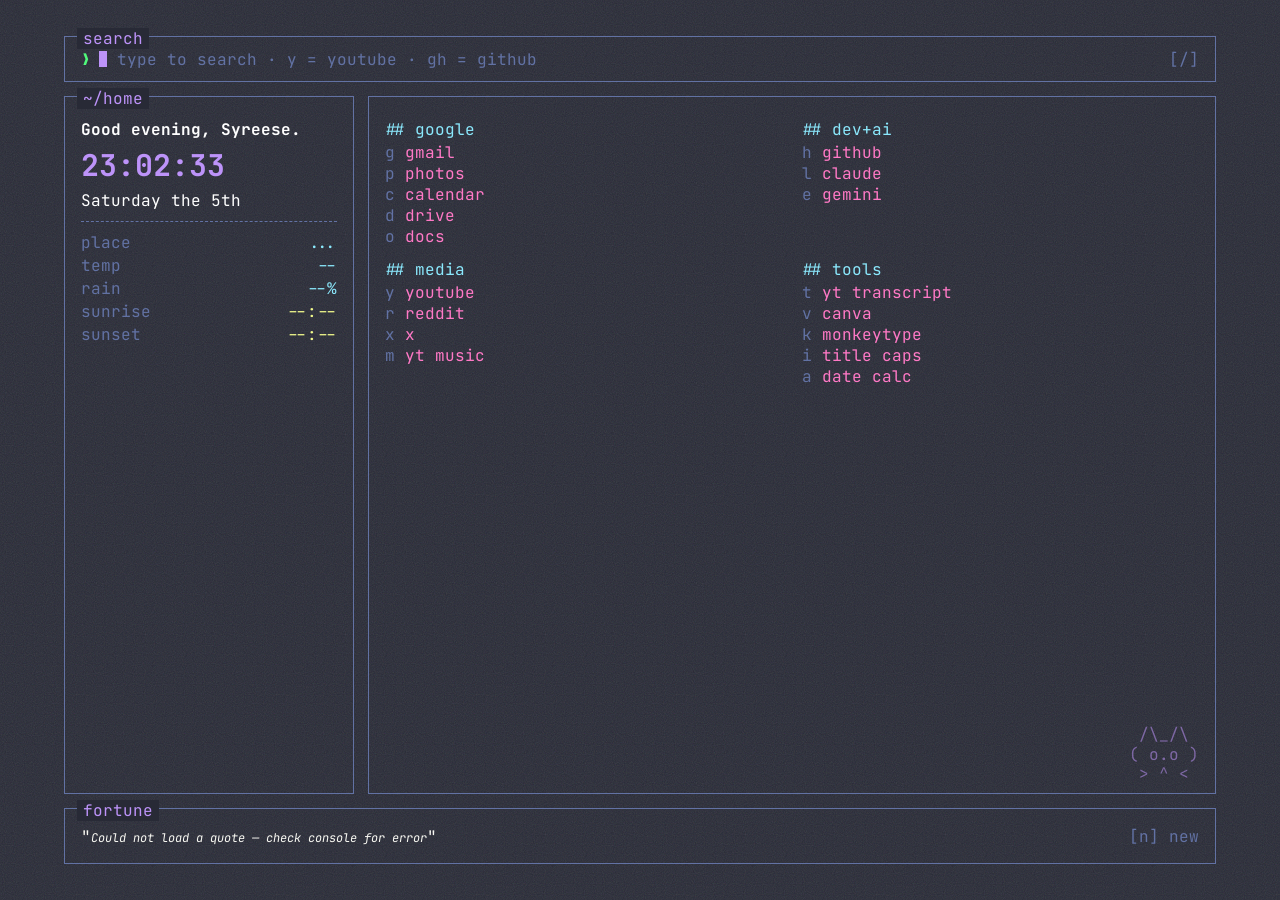
==== index.html @ 3bf959f8 "Add Firefox start page with live weather, clock, and quote API - Built from 3a mockup in Firefox Hom" ====
<!DOCTYPE html>
<html lang="en">
<head>
<meta charset="utf-8">
<meta name="viewport" content="width=device-width, initial-scale=1">
<title>home</title>
<link rel="preconnect" href="https://fonts.googleapis.com">
<link rel="preconnect" href="https://fonts.gstatic.com" crossorigin>
<link href="https://fonts.googleapis.com/css2?family=JetBrains+Mono:wght@400;700&display=swap" rel="stylesheet">
<style>
  :root { color-scheme: dark; }
  * { box-sizing: border-box; }
  html, body { margin: 0; height: 100%; background: #282a36; }
  body {
    font-family: 'JetBrains Mono', ui-monospace, Menlo, monospace;
    color: #f8f8f2;
    display: flex;
    align-items: center;
    justify-content: center;
    overflow: hidden;
  }
  a { color: #ff79c6; text-decoration: none; }
  a:hover { color: #f8f8f2; }
  @keyframes blink { 0%, 50% { opacity: 1; } 50.01%, 100% { opacity: 0; } }

  #screen {
    position: relative;
    width: 100vw;
    height: 100vh;
    padding: 4vh 5vw;
    display: grid;
    grid-template-columns: 290px 1fr;
    grid-template-rows: 46px 1fr 56px;
    gap: 14px;
  }
  #screen::before {
    content: "";
    position: absolute;
    inset: 0;
    opacity: .14;
    pointer-events: none;
    background-image: url("data:image/svg+xml;utf8,<svg xmlns='http://www.w3.org/2000/svg' width='200' height='200'><filter id='n'><feTurbulence type='fractalNoise' baseFrequency='.9' numOctaves='2'/></filter><rect width='200' height='200' filter='url(%23n)'/></svg>");
  }

  .pane {
    position: relative;
    border: 1px solid #6272a4;
    padding: 22px 16px 14px;
  }
  .pane-label {
    position: absolute;
    top: -9px;
    left: 12px;
    background: #282a36;
    padding: 0 6px;
    color: #bd93f9;
  }

  /* search bar */
  #search {
    position: relative;
    grid-column: 1 / 3;
    border: 1px solid #6272a4;
    padding: 0 16px;
    display: flex;
    align-items: center;
    gap: 8px;
  }
  #search-box {
    position: relative;
    flex: 1;
    display: flex;
    align-items: center;
    height: 24px;
  }
  #search-input {
    position: absolute;
    inset: 0;
    width: 100%;
    background: transparent;
    border: 0;
    outline: 0;
    color: transparent;
    caret-color: transparent;
    font: inherit;
    padding: 0;
  }
  #search-echo { pointer-events: none; color: #fff; white-space: pre; }
  #cursor { pointer-events: none; display: inline-block; width: 8px; height: 16px; background: #bd93f9; animation: blink 1.06s steps(1) infinite; }
  #search-hint { pointer-events: none; margin-left: 10px; color: #6272a4; }

  /* home pane */
  #home-pane { display: flex; flex-direction: column; gap: 10px; }
  #greeting { font-size: 16px; font-weight: 700; color: #fff; }
  #clock { font-size: 30px; font-weight: 700; line-height: 1; color: #bd93f9; }
  #date { color: #fff; }
  .wx { border-top: 1px dashed #6272a4; padding-top: 10px; display: flex; flex-direction: column; gap: 2px; }
  .wx-row { display: flex; justify-content: space-between; }
  .wx-row span:first-child { color: #6272a4; }
  .wx-row span:last-child { color: #8be9fd; }
  .wx-row.sun span:last-child { color: #f1fa8c; }

  /* links pane */
  #links-pane { display: grid; grid-template-columns: 1fr 1fr; gap: 12px 20px; align-content: start; }
  .group-name { color: #8be9fd; margin-bottom: 2px; }
  .group-name::before { content: "## "; }
  #cat {
    position: absolute;
    right: 16px;
    bottom: 10px;
    margin: 0;
    font: inherit;
    line-height: 1.2;
    color: #bd93f9;
    opacity: .55;
  }

  /* fortune */
  #fortune {
    position: relative;
    grid-column: 1 / 3;
    border: 1px solid #6272a4;
    padding: 8px 16px;
    display: flex;
    align-items: center;
    justify-content: space-between;
    gap: 16px;
  }
  #quote { font-style: italic; font-size: 12px; }
  #author { color: #50fa7b; }
  #new-quote { flex: none; color: #6272a4; cursor: pointer; }
</style>
</head>
<body>
<div id="screen">
  <div id="search">
    <span class="pane-label">search</span>
    <span style="color:#50fa7b">&#10095;</span>
    <div id="search-box">
      <input id="search-input" spellcheck="false" autofocus>
      <span id="search-echo"></span><span id="cursor"></span>
      <span id="search-hint">type to search &middot; y = youtube &middot; gh = github</span>
    </div>
    <span style="color:#6272a4">[/]</span>
  </div>

  <div class="pane" id="home-pane">
    <span class="pane-label">~/home</span>
    <div id="greeting"></div>
    <div id="clock"></div>
    <div id="date"></div>
    <div class="wx">
      <div class="wx-row"><span>place</span><span id="wx-place">...</span></div>
      <div class="wx-row"><span>temp</span><span id="wx-temp">--</span></div>
      <div class="wx-row"><span>rain</span><span id="wx-rain">--%</span></div>
      <div class="wx-row sun"><span>sunrise</span><span id="wx-sunrise">--:--</span></div>
      <div class="wx-row sun"><span>sunset</span><span id="wx-sunset">--:--</span></div>
    </div>
  </div>

  <div class="pane" id="links-pane"></div>

  <div id="fortune">
    <span class="pane-label">fortune</span>
    <span>"<span id="quote">Loading a quote...</span>" <span id="author"></span></span>
    <a id="new-quote" href="#">[n] new</a>
  </div>
</div>

<pre id="cat"> /\_/\
( o.o )
 &gt; ^ &lt;</pre>

<script>
const LINK_GROUPS = [
  { name: 'google', links: [['g','gmail','https://mail.google.com/'],['p','photos','https://photos.google.com/'],['c','calendar','https://calendar.google.com/'],['d','drive','https://drive.google.com/'],['o','docs','https://docs.google.com/']] },
  { name: 'dev+ai', links: [['h','github','https://github.com/'],['l','claude','https://claude.ai/'],['e','gemini','https://gemini.google.com/']] },
  { name: 'media', links: [['y','youtube','https://www.youtube.com/'],['r','reddit','https://www.reddit.com/'],['x','x','https://x.com/?lang=en'],['m','yt music','https://music.youtube.com/']] },
  { name: 'tools', links: [['t','yt transcript','https://youtubetotranscript.com/'],['v','canva','https://www.canva.com/'],['k','monkeytype','https://monkeytype.com/'],['i','title caps','https://capitalizemytitle.com/'],['a','date calc','https://www.timeanddate.com/date/dateadd.html']] }
];

const linksPane = document.getElementById('links-pane');
for (const g of LINK_GROUPS) {
  const col = document.createElement('div');
  const name = document.createElement('div');
  name.className = 'group-name';
  name.textContent = g.name;
  col.appendChild(name);
  for (const [key, label, href] of g.links) {
    const row = document.createElement('div');
    row.innerHTML = `<span style="color:#6272a4">${key}</span> <a href="${href}">${label}</a>`;
    col.appendChild(row);
  }
  linksPane.appendChild(col);
}
document.getElementById('links-pane').appendChild(document.getElementById('cat'));
document.getElementById('cat').style.position = 'absolute';

const pad = n => String(n).padStart(2, '0');
const ordinal = d => (d % 10 === 1 && d !== 11) ? 'st' : (d % 10 === 2 && d !== 12) ? 'nd' : (d % 10 === 3 && d !== 13) ? 'rd' : 'th';

function tick() {
  const n = new Date();
  const h = n.getHours(), day = n.getDate();
  document.getElementById('greeting').textContent = (h < 12 ? 'Good morning' : h < 18 ? 'Good afternoon' : 'Good evening') + ', Syreese.';
  document.getElementById('clock').textContent = `${pad(h)}:${pad(n.getMinutes())}:${pad(n.getSeconds())}`;
  document.getElementById('date').textContent = `${n.toLocaleDateString('en-US', { weekday: 'long' })} the ${day}${ordinal(day)}`;
}
tick();
setInterval(tick, 1000);

function hm(iso) { return iso ? iso.slice(11, 16) : '--:--'; }
function loadWeather(lat, lon, place) {
  fetch(`https://api.open-meteo.com/v1/forecast?latitude=${lat}&longitude=${lon}&current=temperature_2m&daily=sunrise,sunset,precipitation_probability_max&timezone=auto&forecast_days=1`)
    .then(r => r.json())
    .then(d => {
      document.getElementById('wx-place').textContent = place;
      document.getElementById('wx-temp').textContent = `${Math.round(d.current.temperature_2m)}°C`;
      document.getElementById('wx-rain').textContent = `${d.daily.precipitation_probability_max[0]}%`;
      document.getElementById('wx-sunrise').textContent = hm(d.daily.sunrise[0]);
      document.getElementById('wx-sunset').textContent = hm(d.daily.sunset[0]);
    })
    .catch(() => {});
}
if (navigator.geolocation) {
  navigator.geolocation.getCurrentPosition(
    p => loadWeather(p.coords.latitude, p.coords.longitude, 'local'),
    () => loadWeather(40.71, -74.01, 'New York'),
    { timeout: 4000 }
  );
} else {
  loadWeather(40.71, -74.01, 'New York');
}

function loadQuote() {
  fetch('https://quotescdn.vercel.app/api/random')
    .then(r => { if (!r.ok) throw new Error('HTTP ' + r.status); return r.json(); })
    .then(q => {
      document.getElementById('quote').textContent = q.quote;
      document.getElementById('author').textContent = `— ${q.author}`;
    })
    .catch(err => {
      console.error('quote fetch failed:', err);
      document.getElementById('quote').textContent = 'Could not load a quote — check console for error';
      document.getElementById('author').textContent = '';
    });
}
loadQuote();
document.getElementById('new-quote').addEventListener('click', e => { e.preventDefault(); loadQuote(); });

const input = document.getElementById('search-input');
const echo = document.getElementById('search-echo');
const hint = document.getElementById('search-hint');
input.addEventListener('input', () => {
  echo.textContent = input.value;
  hint.style.display = input.value ? 'none' : '';
});
input.addEventListener('keydown', e => {
  if (e.key !== 'Enter') return;
  const v = input.value.trim();
  if (!v) return;
  const m = v.match(/^(y|gh)\s+(.*)$/);
  const q = encodeURIComponent(m ? m[2] : v);
  window.location.href = m && m[1] === 'y'
    ? `https://www.youtube.com/results?search_query=${q}`
    : m ? `https://github.com/search?q=${q}`
    : `https://www.google.com/search?q=${q}`;
});
document.addEventListener('keydown', e => {
  const t = e.target && e.target.tagName;
  if (t === 'INPUT' || e.ctrlKey || e.metaKey) return;
  if (e.key === '/') { e.preventDefault(); input.focus(); }
  else if (e.key === 'n') loadQuote();
});
</script>
</body>
</html>
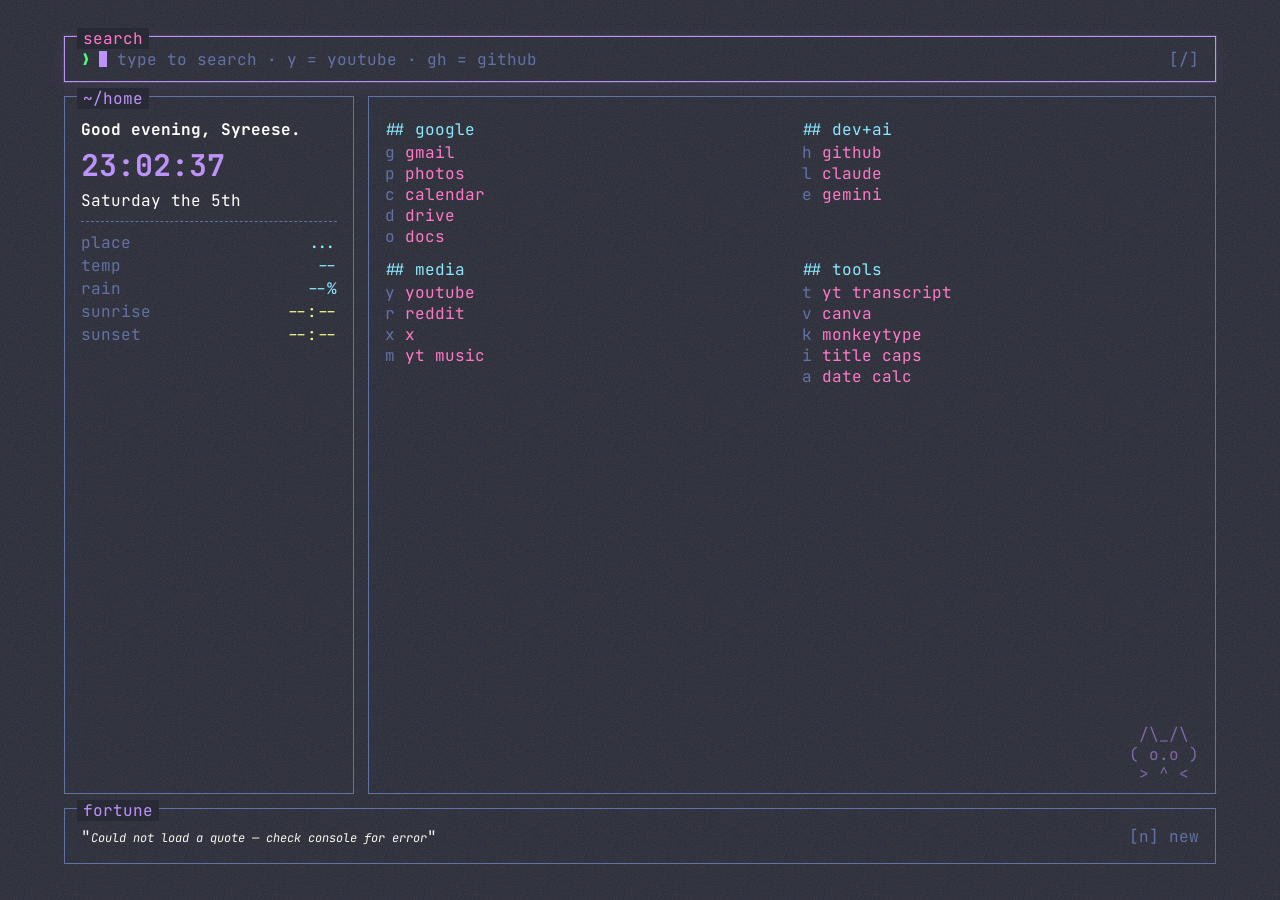
==== commit 537e83ad: "Add micro interactions and hover animations - Panes glow and labels flash pink on hover/focus - Link" ====
--- a/index.html
+++ b/index.html
@@ -19,8 +19,17 @@
     justify-content: center;
     overflow: hidden;
   }
-  a { color: #ff79c6; text-decoration: none; }
+  a { color: #ff79c6; text-decoration: none; position: relative; transition: color .15s ease; }
   a:hover { color: #f8f8f2; }
+  a:not(.pane-label)::after {
+    content: "";
+    position: absolute;
+    left: 0; right: 100%; bottom: -1px;
+    height: 1px;
+    background: currentColor;
+    transition: right .15s ease;
+  }
+  a:not(.pane-label):hover::after { right: 0; }
   @keyframes blink { 0%, 50% { opacity: 1; } 50.01%, 100% { opacity: 0; } }
 
   #screen {
@@ -46,6 +55,11 @@
     position: relative;
     border: 1px solid #6272a4;
     padding: 22px 16px 14px;
+    transition: border-color .2s ease, box-shadow .2s ease;
+  }
+  .pane:hover {
+    border-color: #bd93f9;
+    box-shadow: 0 0 0 1px rgba(189,147,249,.15), 0 4px 20px rgba(189,147,249,.08);
   }
   .pane-label {
     position: absolute;
@@ -54,7 +68,9 @@
     background: #282a36;
     padding: 0 6px;
     color: #bd93f9;
-  }
+    transition: color .2s ease;
+  }
+  .pane:hover .pane-label { color: #ff79c6; }
 
   /* search bar */
   #search {
@@ -65,7 +81,13 @@
     display: flex;
     align-items: center;
     gap: 8px;
-  }
+    transition: border-color .2s ease, box-shadow .2s ease;
+  }
+  #search:focus-within {
+    border-color: #bd93f9;
+    box-shadow: 0 0 0 1px rgba(189,147,249,.15), 0 4px 20px rgba(189,147,249,.08);
+  }
+  #search:focus-within .pane-label { color: #ff79c6; }
   #search-box {
     position: relative;
     flex: 1;
@@ -104,6 +126,8 @@
   #links-pane { display: grid; grid-template-columns: 1fr 1fr; gap: 12px 20px; align-content: start; }
   .group-name { color: #8be9fd; margin-bottom: 2px; }
   .group-name::before { content: "## "; }
+  #links-pane a { display: inline-block; transition: color .15s ease, transform .15s ease; }
+  #links-pane a:hover { transform: translateX(2px); }
   #cat {
     position: absolute;
     right: 16px;
@@ -113,7 +137,10 @@
     line-height: 1.2;
     color: #bd93f9;
     opacity: .55;
-  }
+    transition: opacity .2s ease, transform .3s ease;
+    cursor: default;
+  }
+  #cat:hover { opacity: .9; transform: translateY(-2px) rotate(-2deg); }
 
   /* fortune */
   #fortune {
@@ -125,10 +152,31 @@
     align-items: center;
     justify-content: space-between;
     gap: 16px;
-  }
-  #quote { font-style: italic; font-size: 12px; }
-  #author { color: #50fa7b; }
-  #new-quote { flex: none; color: #6272a4; cursor: pointer; }
+    transition: border-color .2s ease, box-shadow .2s ease;
+  }
+  #fortune:hover {
+    border-color: #bd93f9;
+    box-shadow: 0 0 0 1px rgba(189,147,249,.15), 0 4px 20px rgba(189,147,249,.08);
+  }
+  #fortune:hover .pane-label { color: #ff79c6; }
+  #quote {
+    font-style: italic;
+    font-size: 12px;
+    display: inline-block;
+    transition: opacity .15s ease;
+  }
+  #quote.swapping { opacity: 0; }
+  #author { color: #50fa7b; transition: opacity .15s ease; }
+  #author.swapping { opacity: 0; }
+  #new-quote {
+    flex: none;
+    color: #6272a4;
+    cursor: pointer;
+    display: inline-block;
+    transition: color .15s ease, transform .15s ease;
+  }
+  #new-quote:hover { color: #50fa7b; transform: scale(1.08); }
+  #new-quote:active { transform: scale(.95); }
 </style>
 </head>
 <body>
@@ -233,16 +281,23 @@
 }
 
 function loadQuote() {
+  const quoteEl = document.getElementById('quote'), authorEl = document.getElementById('author');
+  quoteEl.classList.add('swapping');
+  authorEl.classList.add('swapping');
   fetch('https://quotescdn.vercel.app/api/random')
     .then(r => { if (!r.ok) throw new Error('HTTP ' + r.status); return r.json(); })
     .then(q => {
-      document.getElementById('quote').textContent = q.quote;
-      document.getElementById('author').textContent = `— ${q.author}`;
+      quoteEl.textContent = q.quote;
+      authorEl.textContent = `— ${q.author}`;
     })
     .catch(err => {
       console.error('quote fetch failed:', err);
-      document.getElementById('quote').textContent = 'Could not load a quote — check console for error';
-      document.getElementById('author').textContent = '';
+      quoteEl.textContent = 'Could not load a quote — check console for error';
+      authorEl.textContent = '';
+    })
+    .finally(() => {
+      quoteEl.classList.remove('swapping');
+      authorEl.classList.remove('swapping');
     });
 }
 loadQuote();
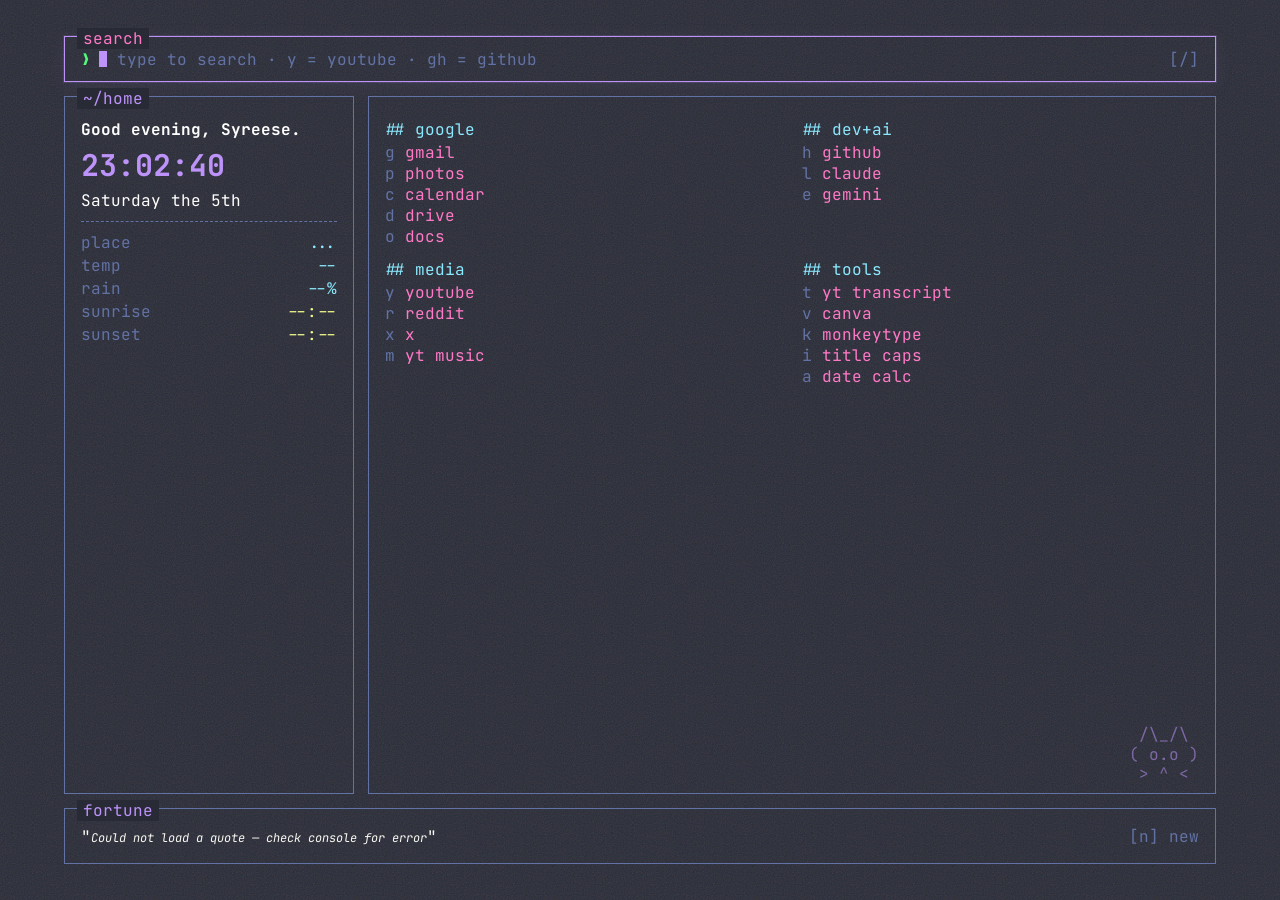
==== commit 5fb4773e: "Add minimal new-tab page and extract index.html script to app.js New Tab Override runs pages in a re" ====
--- a/index.html
+++ b/index.html
@@ -219,114 +219,6 @@
 ( o.o )
  &gt; ^ &lt;</pre>
 
-<script>
-const LINK_GROUPS = [
-  { name: 'google', links: [['g','gmail','https://mail.google.com/'],['p','photos','https://photos.google.com/'],['c','calendar','https://calendar.google.com/'],['d','drive','https://drive.google.com/'],['o','docs','https://docs.google.com/']] },
-  { name: 'dev+ai', links: [['h','github','https://github.com/'],['l','claude','https://claude.ai/'],['e','gemini','https://gemini.google.com/']] },
-  { name: 'media', links: [['y','youtube','https://www.youtube.com/'],['r','reddit','https://www.reddit.com/'],['x','x','https://x.com/?lang=en'],['m','yt music','https://music.youtube.com/']] },
-  { name: 'tools', links: [['t','yt transcript','https://youtubetotranscript.com/'],['v','canva','https://www.canva.com/'],['k','monkeytype','https://monkeytype.com/'],['i','title caps','https://capitalizemytitle.com/'],['a','date calc','https://www.timeanddate.com/date/dateadd.html']] }
-];
-
-const linksPane = document.getElementById('links-pane');
-for (const g of LINK_GROUPS) {
-  const col = document.createElement('div');
-  const name = document.createElement('div');
-  name.className = 'group-name';
-  name.textContent = g.name;
-  col.appendChild(name);
-  for (const [key, label, href] of g.links) {
-    const row = document.createElement('div');
-    row.innerHTML = `<span style="color:#6272a4">${key}</span> <a href="${href}">${label}</a>`;
-    col.appendChild(row);
-  }
-  linksPane.appendChild(col);
-}
-document.getElementById('links-pane').appendChild(document.getElementById('cat'));
-document.getElementById('cat').style.position = 'absolute';
-
-const pad = n => String(n).padStart(2, '0');
-const ordinal = d => (d % 10 === 1 && d !== 11) ? 'st' : (d % 10 === 2 && d !== 12) ? 'nd' : (d % 10 === 3 && d !== 13) ? 'rd' : 'th';
-
-function tick() {
-  const n = new Date();
-  const h = n.getHours(), day = n.getDate();
-  document.getElementById('greeting').textContent = (h < 12 ? 'Good morning' : h < 18 ? 'Good afternoon' : 'Good evening') + ', Syreese.';
-  document.getElementById('clock').textContent = `${pad(h)}:${pad(n.getMinutes())}:${pad(n.getSeconds())}`;
-  document.getElementById('date').textContent = `${n.toLocaleDateString('en-US', { weekday: 'long' })} the ${day}${ordinal(day)}`;
-}
-tick();
-setInterval(tick, 1000);
-
-function hm(iso) { return iso ? iso.slice(11, 16) : '--:--'; }
-function loadWeather(lat, lon, place) {
-  fetch(`https://api.open-meteo.com/v1/forecast?latitude=${lat}&longitude=${lon}&current=temperature_2m&daily=sunrise,sunset,precipitation_probability_max&timezone=auto&forecast_days=1`)
-    .then(r => r.json())
-    .then(d => {
-      document.getElementById('wx-place').textContent = place;
-      document.getElementById('wx-temp').textContent = `${Math.round(d.current.temperature_2m)}°C`;
-      document.getElementById('wx-rain').textContent = `${d.daily.precipitation_probability_max[0]}%`;
-      document.getElementById('wx-sunrise').textContent = hm(d.daily.sunrise[0]);
-      document.getElementById('wx-sunset').textContent = hm(d.daily.sunset[0]);
-    })
-    .catch(() => {});
-}
-if (navigator.geolocation) {
-  navigator.geolocation.getCurrentPosition(
-    p => loadWeather(p.coords.latitude, p.coords.longitude, 'local'),
-    () => loadWeather(40.71, -74.01, 'New York'),
-    { timeout: 4000 }
-  );
-} else {
-  loadWeather(40.71, -74.01, 'New York');
-}
-
-function loadQuote() {
-  const quoteEl = document.getElementById('quote'), authorEl = document.getElementById('author');
-  quoteEl.classList.add('swapping');
-  authorEl.classList.add('swapping');
-  fetch('https://quotescdn.vercel.app/api/random')
-    .then(r => { if (!r.ok) throw new Error('HTTP ' + r.status); return r.json(); })
-    .then(q => {
-      quoteEl.textContent = q.quote;
-      authorEl.textContent = `— ${q.author}`;
-    })
-    .catch(err => {
-      console.error('quote fetch failed:', err);
-      quoteEl.textContent = 'Could not load a quote — check console for error';
-      authorEl.textContent = '';
-    })
-    .finally(() => {
-      quoteEl.classList.remove('swapping');
-      authorEl.classList.remove('swapping');
-    });
-}
-loadQuote();
-document.getElementById('new-quote').addEventListener('click', e => { e.preventDefault(); loadQuote(); });
-
-const input = document.getElementById('search-input');
-const echo = document.getElementById('search-echo');
-const hint = document.getElementById('search-hint');
-input.addEventListener('input', () => {
-  echo.textContent = input.value;
-  hint.style.display = input.value ? 'none' : '';
-});
-input.addEventListener('keydown', e => {
-  if (e.key !== 'Enter') return;
-  const v = input.value.trim();
-  if (!v) return;
-  const m = v.match(/^(y|gh)\s+(.*)$/);
-  const q = encodeURIComponent(m ? m[2] : v);
-  window.location.href = m && m[1] === 'y'
-    ? `https://www.youtube.com/results?search_query=${q}`
-    : m ? `https://github.com/search?q=${q}`
-    : `https://www.google.com/search?q=${q}`;
-});
-document.addEventListener('keydown', e => {
-  const t = e.target && e.target.tagName;
-  if (t === 'INPUT' || e.ctrlKey || e.metaKey) return;
-  if (e.key === '/') { e.preventDefault(); input.focus(); }
-  else if (e.key === 'n') loadQuote();
-});
-</script>
+<script src="app.js" defer></script>
 </body>
 </html>
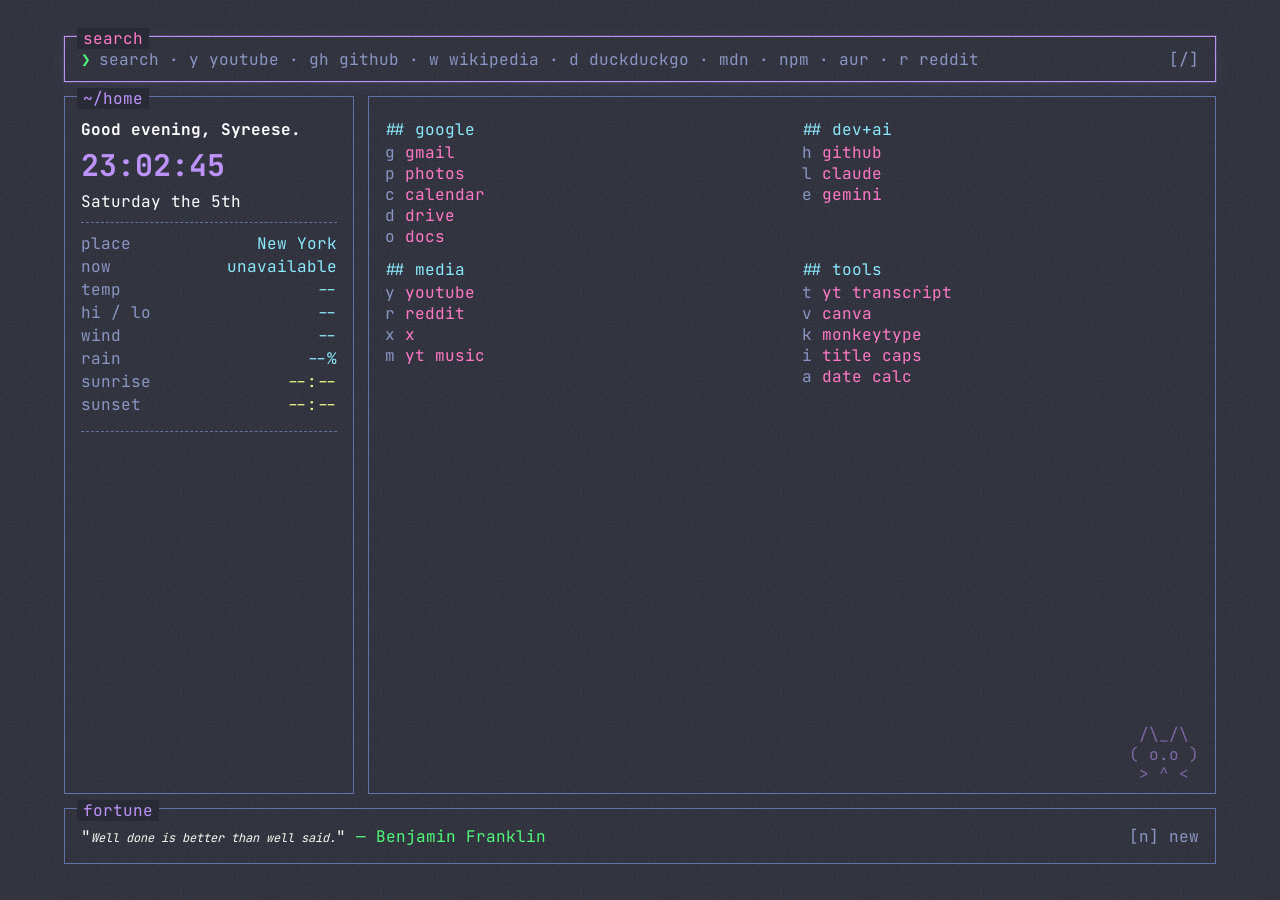
==== commit a8ced418: "Complete FINDINGS: link keys, themes, offline quotes, richer weather, shared search/css, self-hosted" ====
--- a/index.html
+++ b/index.html
@@ -3,222 +3,126 @@
 <head>
 <meta charset="utf-8">
 <meta name="viewport" content="width=device-width, initial-scale=1">
+<meta name="theme-color" content="#282a36">
 <title>home</title>
-<link rel="preconnect" href="https://fonts.googleapis.com">
-<link rel="preconnect" href="https://fonts.gstatic.com" crossorigin>
-<link href="https://fonts.googleapis.com/css2?family=JetBrains+Mono:wght@400;700&display=swap" rel="stylesheet">
+<link rel="icon" href="data:image/svg+xml,<svg xmlns='http://www.w3.org/2000/svg' viewBox='0 0 16 16'><rect width='16' height='16' rx='3' fill='%23282a36'/><text x='3' y='13' font-size='13' font-family='monospace' fill='%23bd93f9'>&gt;</text></svg>">
+<link rel="stylesheet" href="base.css">
+<script src="theme.js"></script>
 <style>
-  :root { color-scheme: dark; }
-  * { box-sizing: border-box; }
-  html, body { margin: 0; height: 100%; background: #282a36; }
-  body {
-    font-family: 'JetBrains Mono', ui-monospace, Menlo, monospace;
-    color: #f8f8f2;
-    display: flex;
-    align-items: center;
-    justify-content: center;
-    overflow: hidden;
-  }
-  a { color: #ff79c6; text-decoration: none; position: relative; transition: color .15s ease; }
-  a:hover { color: #f8f8f2; }
-  a:not(.pane-label)::after {
-    content: "";
-    position: absolute;
-    left: 0; right: 100%; bottom: -1px;
-    height: 1px;
-    background: currentColor;
-    transition: right .15s ease;
-  }
-  a:not(.pane-label):hover::after { right: 0; }
-  @keyframes blink { 0%, 50% { opacity: 1; } 50.01%, 100% { opacity: 0; } }
-
   #screen {
     position: relative;
-    width: 100vw;
-    height: 100vh;
+    width: 100%;
+    min-height: 100dvh;
     padding: 4vh 5vw;
     display: grid;
     grid-template-columns: 290px 1fr;
-    grid-template-rows: 46px 1fr 56px;
+    grid-template-rows: 46px 1fr minmax(56px, auto);
     gap: 14px;
   }
-  #screen::before {
-    content: "";
-    position: absolute;
-    inset: 0;
-    opacity: .14;
-    pointer-events: none;
-    background-image: url("data:image/svg+xml;utf8,<svg xmlns='http://www.w3.org/2000/svg' width='200' height='200'><filter id='n'><feTurbulence type='fractalNoise' baseFrequency='.9' numOctaves='2'/></filter><rect width='200' height='200' filter='url(%23n)'/></svg>");
-  }
-
-  .pane {
-    position: relative;
-    border: 1px solid #6272a4;
-    padding: 22px 16px 14px;
-    transition: border-color .2s ease, box-shadow .2s ease;
-  }
-  .pane:hover {
-    border-color: #bd93f9;
-    box-shadow: 0 0 0 1px rgba(189,147,249,.15), 0 4px 20px rgba(189,147,249,.08);
-  }
+  .pane { position: relative; padding: 22px 16px 14px; }
   .pane-label {
     position: absolute;
     top: -9px;
     left: 12px;
-    background: #282a36;
+    background: var(--bg);
     padding: 0 6px;
-    color: #bd93f9;
+    color: var(--accent);
     transition: color .2s ease;
   }
-  .pane:hover .pane-label { color: #ff79c6; }
+  .pane:hover .pane-label, #search:focus-within .pane-label, #fortune:hover .pane-label { color: var(--pink); }
 
-  /* search bar */
-  #search {
-    position: relative;
-    grid-column: 1 / 3;
-    border: 1px solid #6272a4;
-    padding: 0 16px;
-    display: flex;
-    align-items: center;
-    gap: 8px;
-    transition: border-color .2s ease, box-shadow .2s ease;
-  }
-  #search:focus-within {
-    border-color: #bd93f9;
-    box-shadow: 0 0 0 1px rgba(189,147,249,.15), 0 4px 20px rgba(189,147,249,.08);
-  }
-  #search:focus-within .pane-label { color: #ff79c6; }
-  #search-box {
-    position: relative;
-    flex: 1;
-    display: flex;
-    align-items: center;
-    height: 24px;
-  }
-  #search-input {
-    position: absolute;
-    inset: 0;
-    width: 100%;
-    background: transparent;
-    border: 0;
-    outline: 0;
-    color: transparent;
-    caret-color: transparent;
-    font: inherit;
-    padding: 0;
-  }
-  #search-echo { pointer-events: none; color: #fff; white-space: pre; }
-  #cursor { pointer-events: none; display: inline-block; width: 8px; height: 16px; background: #bd93f9; animation: blink 1.06s steps(1) infinite; }
-  #search-hint { pointer-events: none; margin-left: 10px; color: #6272a4; }
+  #search { grid-column: 1 / 3; }
 
   /* home pane */
   #home-pane { display: flex; flex-direction: column; gap: 10px; }
-  #greeting { font-size: 16px; font-weight: 700; color: #fff; }
-  #clock { font-size: 30px; font-weight: 700; line-height: 1; color: #bd93f9; }
-  #date { color: #fff; }
-  .wx { border-top: 1px dashed #6272a4; padding-top: 10px; display: flex; flex-direction: column; gap: 2px; }
-  .wx-row { display: flex; justify-content: space-between; }
-  .wx-row span:first-child { color: #6272a4; }
-  .wx-row span:last-child { color: #8be9fd; }
-  .wx-row.sun span:last-child { color: #f1fa8c; }
+  #greeting { font-size: 16px; font-weight: 700; color: var(--strong); }
+  #clock { align-self: flex-start; background: none; border: 0; padding: 0; font: inherit; color: var(--accent); cursor: pointer; }
+  #time { font-size: 30px; font-weight: 700; line-height: 1; }
+  #ampm { font-size: 14px; }
+  #date { color: var(--strong); }
+  .wx { border-top: 1px dashed var(--border); padding-top: 10px; display: flex; flex-direction: column; gap: 2px; }
+  .wx-row { display: flex; justify-content: space-between; gap: 8px; }
+  .wx-row span:first-child { color: var(--muted); }
+  .wx-row span:last-child { color: var(--cyan); text-align: right; }
+  .wx-row.sun span:last-child { color: var(--yellow); }
+  #wx-days { border-top: 1px dashed var(--border); padding-top: 8px; margin-top: 6px; display: flex; flex-direction: column; gap: 2px; }
 
   /* links pane */
   #links-pane { display: grid; grid-template-columns: 1fr 1fr; gap: 12px 20px; align-content: start; }
-  .group-name { color: #8be9fd; margin-bottom: 2px; }
+  .group-name { color: var(--cyan); margin-bottom: 2px; }
   .group-name::before { content: "## "; }
-  #links-pane a { display: inline-block; transition: color .15s ease, transform .15s ease; }
+  #links-pane a { display: inline-block; }
   #links-pane a:hover { transform: translateX(2px); }
-  #cat {
-    position: absolute;
-    right: 16px;
-    bottom: 10px;
-    margin: 0;
-    font: inherit;
-    line-height: 1.2;
-    color: #bd93f9;
-    opacity: .55;
-    transition: opacity .2s ease, transform .3s ease;
-    cursor: default;
-  }
-  #cat:hover { opacity: .9; transform: translateY(-2px) rotate(-2deg); }
+  #cat { position: absolute; right: 16px; bottom: 10px; }
 
   /* fortune */
   #fortune {
     position: relative;
     grid-column: 1 / 3;
-    border: 1px solid #6272a4;
     padding: 8px 16px;
     display: flex;
     align-items: center;
     justify-content: space-between;
     gap: 16px;
-    transition: border-color .2s ease, box-shadow .2s ease;
   }
-  #fortune:hover {
-    border-color: #bd93f9;
-    box-shadow: 0 0 0 1px rgba(189,147,249,.15), 0 4px 20px rgba(189,147,249,.08);
+  #quote { font-style: italic; font-size: 12px; display: inline-block; transition: opacity .15s ease; }
+  #author { color: var(--green); transition: opacity .15s ease; }
+  #quote.swapping, #author.swapping { opacity: 0; }
+  #new-quote { flex: none; background: none; border: 0; padding: 0; font: inherit; color: var(--muted); cursor: pointer; }
+  #new-quote:hover { color: var(--green); transform: scale(1.08); }
+  #new-quote:active { transform: scale(.95); }
+
+  @media (max-width: 900px) {
+    #screen { grid-template-columns: 1fr; grid-template-rows: auto; padding: 24px 16px; }
+    #search, #fortune { grid-column: 1; }
+    #search { height: 46px; }
+    #cat { position: static; grid-column: 1 / -1; justify-self: end; }
   }
-  #fortune:hover .pane-label { color: #ff79c6; }
-  #quote {
-    font-style: italic;
-    font-size: 12px;
-    display: inline-block;
-    transition: opacity .15s ease;
-  }
-  #quote.swapping { opacity: 0; }
-  #author { color: #50fa7b; transition: opacity .15s ease; }
-  #author.swapping { opacity: 0; }
-  #new-quote {
-    flex: none;
-    color: #6272a4;
-    cursor: pointer;
-    display: inline-block;
-    transition: color .15s ease, transform .15s ease;
-  }
-  #new-quote:hover { color: #50fa7b; transform: scale(1.08); }
-  #new-quote:active { transform: scale(.95); }
 </style>
 </head>
 <body>
+<noscript><p class="noscript">enable JavaScript to use this page</p></noscript>
 <div id="screen">
   <div id="search">
     <span class="pane-label">search</span>
-    <span style="color:#50fa7b">&#10095;</span>
-    <div id="search-box">
-      <input id="search-input" spellcheck="false" autofocus>
-      <span id="search-echo"></span><span id="cursor"></span>
-      <span id="search-hint">type to search &middot; y = youtube &middot; gh = github</span>
-    </div>
-    <span style="color:#6272a4">[/]</span>
+    <span class="prompt">&#10095;</span>
+    <input id="search-input" aria-label="Search" spellcheck="false" autocomplete="off" autofocus>
+    <span class="muted">[/]</span>
   </div>
 
   <div class="pane" id="home-pane">
     <span class="pane-label">~/home</span>
     <div id="greeting"></div>
-    <div id="clock"></div>
+    <button id="clock" type="button" title="click to toggle 12/24h"><span id="time"></span><span id="ampm"></span></button>
     <div id="date"></div>
     <div class="wx">
       <div class="wx-row"><span>place</span><span id="wx-place">...</span></div>
+      <div class="wx-row"><span>now</span><span id="wx-now">...</span></div>
       <div class="wx-row"><span>temp</span><span id="wx-temp">--</span></div>
+      <div class="wx-row"><span>hi / lo</span><span id="wx-range">--</span></div>
+      <div class="wx-row"><span>wind</span><span id="wx-wind">--</span></div>
       <div class="wx-row"><span>rain</span><span id="wx-rain">--%</span></div>
       <div class="wx-row sun"><span>sunrise</span><span id="wx-sunrise">--:--</span></div>
       <div class="wx-row sun"><span>sunset</span><span id="wx-sunset">--:--</span></div>
     </div>
+    <div class="wx" id="wx-days"></div>
   </div>
 
-  <div class="pane" id="links-pane"></div>
+  <div class="pane" id="links-pane">
+    <pre id="cat" aria-hidden="true"> /\_/\
+( o.o )
+ &gt; ^ &lt;</pre>
+  </div>
 
   <div id="fortune">
     <span class="pane-label">fortune</span>
-    <span>"<span id="quote">Loading a quote...</span>" <span id="author"></span></span>
-    <a id="new-quote" href="#">[n] new</a>
+    <span>"<span id="quote"></span>" <span id="author"></span></span>
+    <button id="new-quote" type="button">[n] new</button>
   </div>
 </div>
 
-<pre id="cat"> /\_/\
-( o.o )
- &gt; ^ &lt;</pre>
-
+<script src="quotes.js" defer></script>
+<script src="search.js" defer></script>
 <script src="app.js" defer></script>
 </body>
 </html>
--- a/base.css
+++ b/base.css
@@ -0,0 +1,117 @@
+@font-face {
+  font-family: 'JetBrains Mono';
+  src: url(fonts/JetBrainsMono.woff2) format('woff2');
+  font-weight: 100 800; /* variable font: covers 400 + 700 */
+  font-display: swap;
+}
+
+/* themes: switch with 1-4 (see theme.js) */
+:root {
+  color-scheme: dark;
+  --bg: #282a36;
+  --fg: #f8f8f2;
+  --strong: #fff;
+  --muted: #8a96c4;  /* text */
+  --border: #6272a4; /* borders only, too dim for text */
+  --accent: #bd93f9;
+  --pink: #ff79c6;
+  --cyan: #8be9fd;
+  --green: #50fa7b;
+  --yellow: #f1fa8c;
+  --noise: .14;
+}
+[data-theme="nord"] {
+  --bg: #2e3440; --fg: #d8dee9; --strong: #eceff4; --muted: #9aa5bd; --border: #4c566a;
+  --accent: #88c0d0; --pink: #81a1c1; --cyan: #8fbcbb; --green: #a3be8c; --yellow: #ebcb8b;
+}
+[data-theme="gruvbox"] {
+  --bg: #282828; --fg: #ebdbb2; --strong: #fbf1c7; --muted: #a89984; --border: #665c54;
+  --accent: #d3869b; --pink: #fb4934; --cyan: #83a598; --green: #b8bb26; --yellow: #fabd2f;
+}
+[data-theme="light"] {
+  color-scheme: light;
+  --bg: #fbf8f1; --fg: #2b2b2b; --strong: #000; --muted: #5a6275; --border: #9aa3b8;
+  --accent: #6f42c1; --pink: #b4235a; --cyan: #00697d; --green: #1a7f37; --yellow: #7a5c00;
+  --noise: .05;
+}
+
+* { box-sizing: border-box; }
+html, body { margin: 0; min-height: 100%; background: var(--bg); }
+body {
+  font-family: 'JetBrains Mono', ui-monospace, Menlo, monospace;
+  color: var(--fg);
+}
+.muted { color: var(--muted); }
+.prompt { color: var(--green); }
+.noscript { text-align: center; padding: 2em; }
+
+a, button { transition: color .15s ease, transform .15s ease; }
+a { color: var(--pink); text-decoration: none; position: relative; }
+a:hover { color: var(--fg); }
+a:not(.pane-label)::after {
+  content: "";
+  position: absolute;
+  left: 0; right: 100%; bottom: -1px;
+  height: 1px;
+  background: currentColor;
+  transition: right .15s ease;
+}
+a:not(.pane-label):hover::after { right: 0; }
+a:focus-visible, button:focus-visible { outline: 2px solid var(--accent); outline-offset: 2px; }
+
+#screen::before {
+  content: "";
+  position: absolute;
+  inset: 0;
+  opacity: var(--noise);
+  pointer-events: none;
+  background-image: url("data:image/svg+xml;utf8,<svg xmlns='http://www.w3.org/2000/svg' width='200' height='200'><filter id='n'><feTurbulence type='fractalNoise' baseFrequency='.9' numOctaves='2'/></filter><rect width='200' height='200' filter='url(%23n)'/></svg>");
+}
+
+/* shared hover/focus glow */
+.pane, #search, #fortune {
+  border: 1px solid var(--border);
+  transition: border-color .2s ease, box-shadow .2s ease;
+}
+.pane:hover, #search:focus-within, #fortune:hover {
+  border-color: var(--accent);
+  box-shadow: 0 0 0 1px color-mix(in srgb, var(--accent) 15%, transparent), 0 4px 20px color-mix(in srgb, var(--accent) 8%, transparent);
+}
+
+/* search bar */
+#search {
+  position: relative;
+  padding: 0 16px;
+  display: flex;
+  align-items: center;
+  gap: 8px;
+}
+#search-input {
+  flex: 1;
+  min-width: 0;
+  height: 24px;
+  background: transparent;
+  border: 0;
+  outline: 0;
+  color: var(--strong);
+  caret-color: var(--accent);
+  font: inherit;
+  padding: 0;
+}
+#search-input::placeholder { color: var(--muted); opacity: 1; }
+
+#cat {
+  margin: 0;
+  font: inherit;
+  line-height: 1.2;
+  color: var(--accent);
+  opacity: .55;
+  cursor: default;
+  transition: opacity .2s ease, transform .3s ease;
+}
+#cat:hover { opacity: .9; transform: translateY(-2px) rotate(-2deg); }
+
+@media (prefers-reduced-motion: reduce) {
+  *, *::before, *::after { transition: none !important; animation: none !important; }
+  #cat:hover, #links-pane a:hover, #new-quote:hover, #new-quote:active { transform: none !important; }
+}
